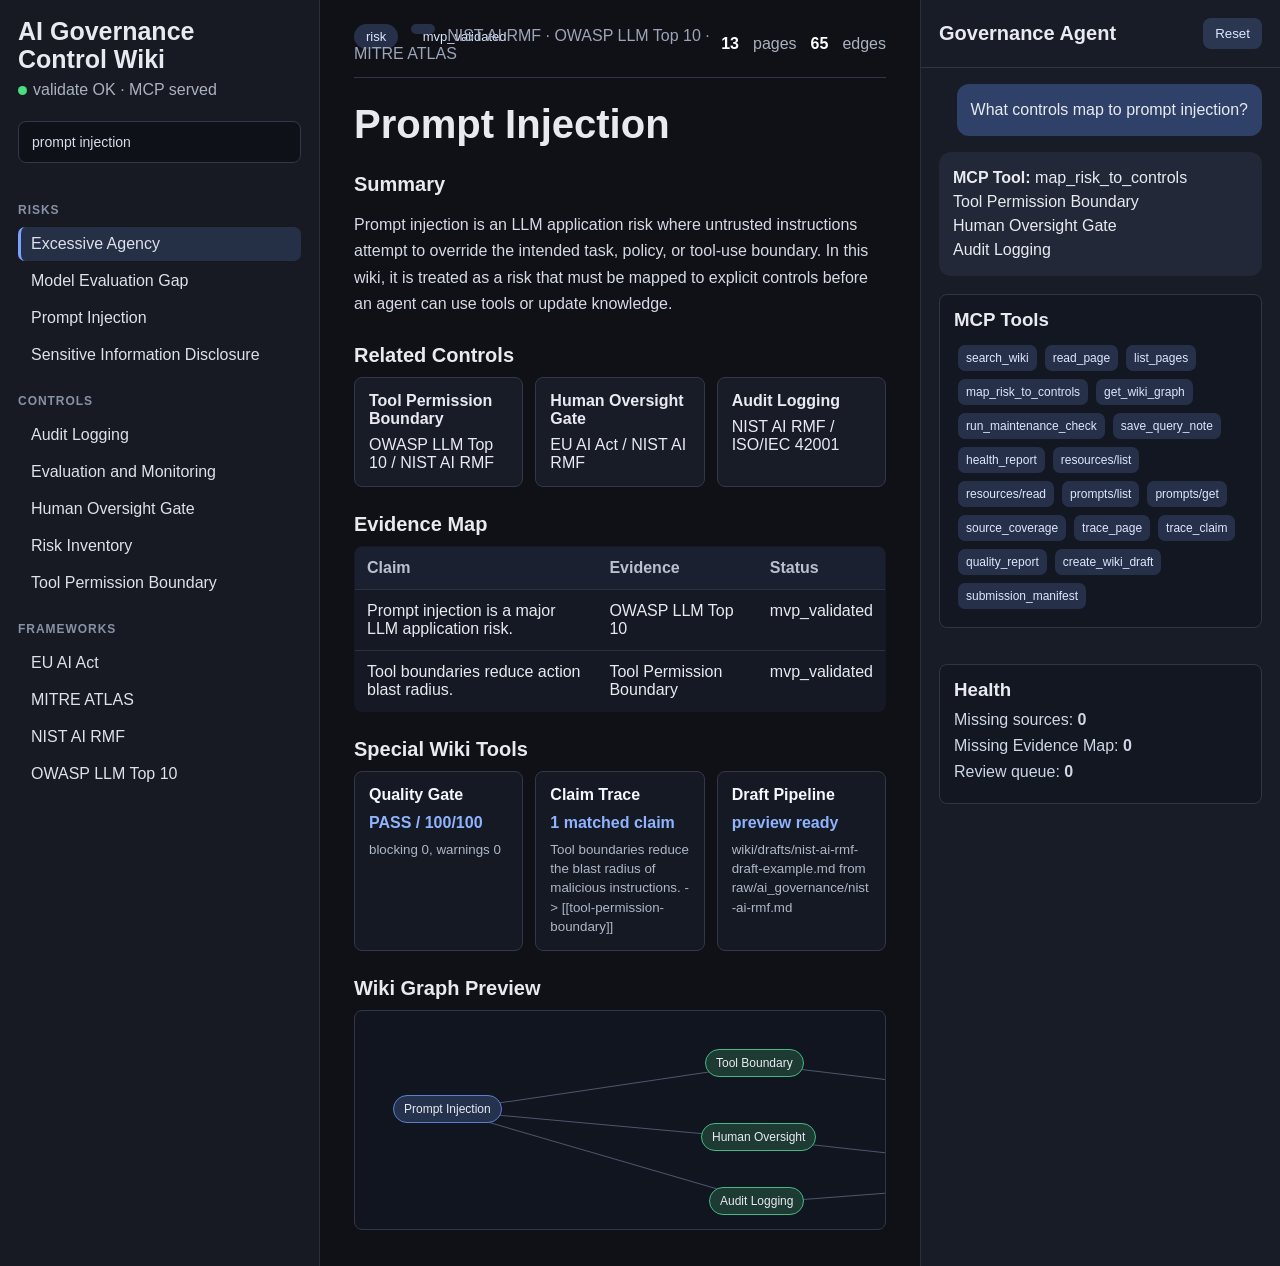
==== LOCAL_KNOWLEDGE_MCP_WIKI_GITHUB_READY/app/index.html @ 69e76c72 "Initial MCP wiki product" ====
<!doctype html>
<html lang="ko">
<head>
  <meta charset="utf-8">
  <meta name="viewport" content="width=device-width, initial-scale=1">
  <title>AI Governance Control Wiki</title>
  <link rel="stylesheet" href="styles.css">
</head>
<body>
  <div class="shell">
    <aside class="sidebar">
      <div class="brand">
        <h1>AI Governance<br>Control Wiki</h1>
        <p><span class="ok"></span>validate OK · MCP served</p>
      </div>
      <input class="search" value="prompt injection" aria-label="search">
      <div class="nav-section">
        <h2>Risks</h2>
        <div id="riskList"></div>
      </div>
      <div class="nav-section">
        <h2>Controls</h2>
        <div id="controlList"></div>
      </div>
      <div class="nav-section">
        <h2>Frameworks</h2>
        <div id="frameworkList"></div>
      </div>
    </aside>
    <main class="content">
      <header class="topbar">
        <div>
          <span class="pill">risk</span>
          <span class="pill ok">mvp_validated</span>
          <span class="muted">NIST AI RMF · OWASP LLM Top 10 · MITRE ATLAS</span>
        </div>
        <div class="stats">
          <strong id="pageCount">0</strong> pages
          <strong id="edgeCount">0</strong> edges
        </div>
      </header>
      <article class="page">
        <h2 id="pageTitle">Prompt Injection</h2>
        <section>
          <h3>Summary</h3>
          <p id="summaryText"></p>
        </section>
        <section>
          <h3>Related Controls</h3>
          <div id="controlCards" class="cards"></div>
        </section>
        <section>
          <h3>Evidence Map</h3>
          <table>
            <thead><tr><th>Claim</th><th>Evidence</th><th>Status</th></tr></thead>
            <tbody>
              <tr><td>Prompt injection is a major LLM application risk.</td><td>OWASP LLM Top 10</td><td>mvp_validated</td></tr>
              <tr><td>Tool boundaries reduce action blast radius.</td><td>Tool Permission Boundary</td><td>mvp_validated</td></tr>
            </tbody>
          </table>
        </section>
        <section>
          <h3>Special Wiki Tools</h3>
          <div class="feature-grid">
            <div class="feature">
              <strong>Quality Gate</strong>
              <span id="qualityStatus">-</span>
              <small id="qualityDetail"></small>
            </div>
            <div class="feature">
              <strong>Claim Trace</strong>
              <span id="claimTrace">-</span>
              <small id="claimTraceDetail"></small>
            </div>
            <div class="feature">
              <strong>Draft Pipeline</strong>
              <span id="draftPipeline">-</span>
              <small id="draftPipelineDetail"></small>
            </div>
          </div>
        </section>
        <section>
          <h3>Wiki Graph Preview</h3>
          <div id="graph" class="graph"></div>
        </section>
      </article>
    </main>
    <aside class="agent">
      <header>
        <h2>Governance Agent</h2>
        <button>Reset</button>
      </header>
      <div class="message user">What controls map to prompt injection?</div>
      <div class="message bot">
        <strong>MCP Tool:</strong> map_risk_to_controls<br>
        <span id="mappingText"></span>
      </div>
      <div class="toolbox">
        <h3>MCP Tools</h3>
        <div id="toolList"></div>
      </div>
      <div class="health">
        <h3>Health</h3>
        <p>Missing sources: <strong>0</strong></p>
        <p>Missing Evidence Map: <strong>0</strong></p>
        <p>Review queue: <strong id="reviewCount">0</strong></p>
      </div>
    </aside>
  </div>
  <script src="wiki-data.js"></script>
  <script src="app.js"></script>
</body>
</html>
---- LOCAL_KNOWLEDGE_MCP_WIKI_GITHUB_READY/app/styles.css ----
* { box-sizing: border-box; }
body { margin: 0; background: #0f1117; color: #e8eaf0; font-family: "Segoe UI", Arial, sans-serif; }
.shell { min-height: 100vh; display: grid; grid-template-columns: 320px 1fr 360px; }
.sidebar { background: #171a22; border-right: 1px solid #2a2f3b; padding: 18px; overflow: auto; }
.brand h1 { font-size: 25px; line-height: 1.1; margin: 0 0 8px; }
.brand p { color: #aab2c0; margin: 0 0 22px; }
.ok { display: inline-block; width: 9px; height: 9px; border-radius: 50%; background: #4ade80; margin-right: 6px; }
.search { width: 100%; background: #0e1118; border: 1px solid #323849; color: #d7dcea; padding: 12px 13px; border-radius: 8px; margin-bottom: 18px; font-size: 14px; }
.nav-section h2 { color: #8892a6; text-transform: uppercase; font-size: 12px; letter-spacing: .08em; margin: 22px 0 10px; }
.nav-item { padding: 8px 10px; border-radius: 7px; margin: 3px 0; color: #dce1ea; border-left: 3px solid transparent; }
.nav-item.active { background: #253047; border-left-color: #7aa2ff; }
.content { padding: 24px 34px 36px; overflow: auto; }
.topbar { display: flex; justify-content: space-between; align-items: center; border-bottom: 1px solid #303647; padding-bottom: 14px; margin-bottom: 24px; }
.pill { background: #263149; color: #dce6ff; padding: 5px 12px; border-radius: 999px; font-size: 13px; margin-right: 8px; }
.pill.warning { background: #4a3722; color: #ffd69c; }
.muted { color: #9ba5b8; }
.stats { color: #aab2c0; display: flex; gap: 14px; }
.stats strong { color: #ffffff; }
.page { max-width: 980px; }
.page h2 { font-size: 40px; margin: 0 0 18px; }
.page h3 { font-size: 20px; margin: 26px 0 10px; }
.page p { color: #d5dae5; line-height: 1.65; }
.cards { display: grid; grid-template-columns: repeat(3, minmax(0, 1fr)); gap: 12px; }
.card { background: #171c27; border: 1px solid #31384a; border-radius: 8px; padding: 14px; min-height: 86px; }
.card strong { display: block; margin-bottom: 8px; }
.feature-grid { display: grid; grid-template-columns: repeat(3, minmax(0, 1fr)); gap: 12px; }
.feature { background: #151923; border: 1px solid #31384a; border-radius: 8px; padding: 14px; min-height: 112px; }
.feature strong { display: block; color: #f4f7fb; margin-bottom: 10px; }
.feature span { display: block; color: #8fb3ff; font-weight: 700; margin-bottom: 8px; }
.feature small { display: block; color: #aeb7c8; line-height: 1.45; word-break: break-word; }
table { width: 100%; border-collapse: collapse; background: #151923; border: 1px solid #303647; border-radius: 8px; overflow: hidden; }
th, td { text-align: left; padding: 12px; border-bottom: 1px solid #2b3140; vertical-align: top; }
th { color: #b8c0d2; background: #1b2030; }
.graph { height: 220px; background: #11151f; border: 1px solid #303647; border-radius: 8px; position: relative; overflow: hidden; }
.node { position: absolute; border-radius: 999px; padding: 6px 10px; background: #24324d; border: 1px solid #5b7ed1; font-size: 12px; white-space: nowrap; }
.node.control { background: #1d3a33; border-color: #42b883; }
.node.framework { background: #3b2e20; border-color: #d49b42; }
.edge { position: absolute; height: 1px; background: #4c566d; transform-origin: left center; }
.agent { background: #181c26; border-left: 1px solid #2a2f3b; display: flex; flex-direction: column; }
.agent header { display: flex; justify-content: space-between; align-items: center; padding: 18px; border-bottom: 1px solid #303647; }
.agent h2 { margin: 0; font-size: 20px; }
.agent button { background: #2b3650; color: #dce6ff; border: 0; border-radius: 8px; padding: 8px 12px; }
.message { margin: 16px 18px 0; padding: 14px; border-radius: 12px; line-height: 1.5; }
.message.user { background: #2f4168; align-self: flex-end; }
.message.bot { background: #222837; }
.toolbox, .health { margin: 18px; background: #121722; border: 1px solid #2f3647; border-radius: 8px; padding: 14px; }
.toolbox h3, .health h3 { margin: 0 0 10px; }
.tool { display: inline-block; background: #263149; color: #dce6ff; padding: 6px 8px; border-radius: 7px; margin: 4px; font-size: 12px; }
.health p { margin: 8px 0; color: #cfd6e5; }
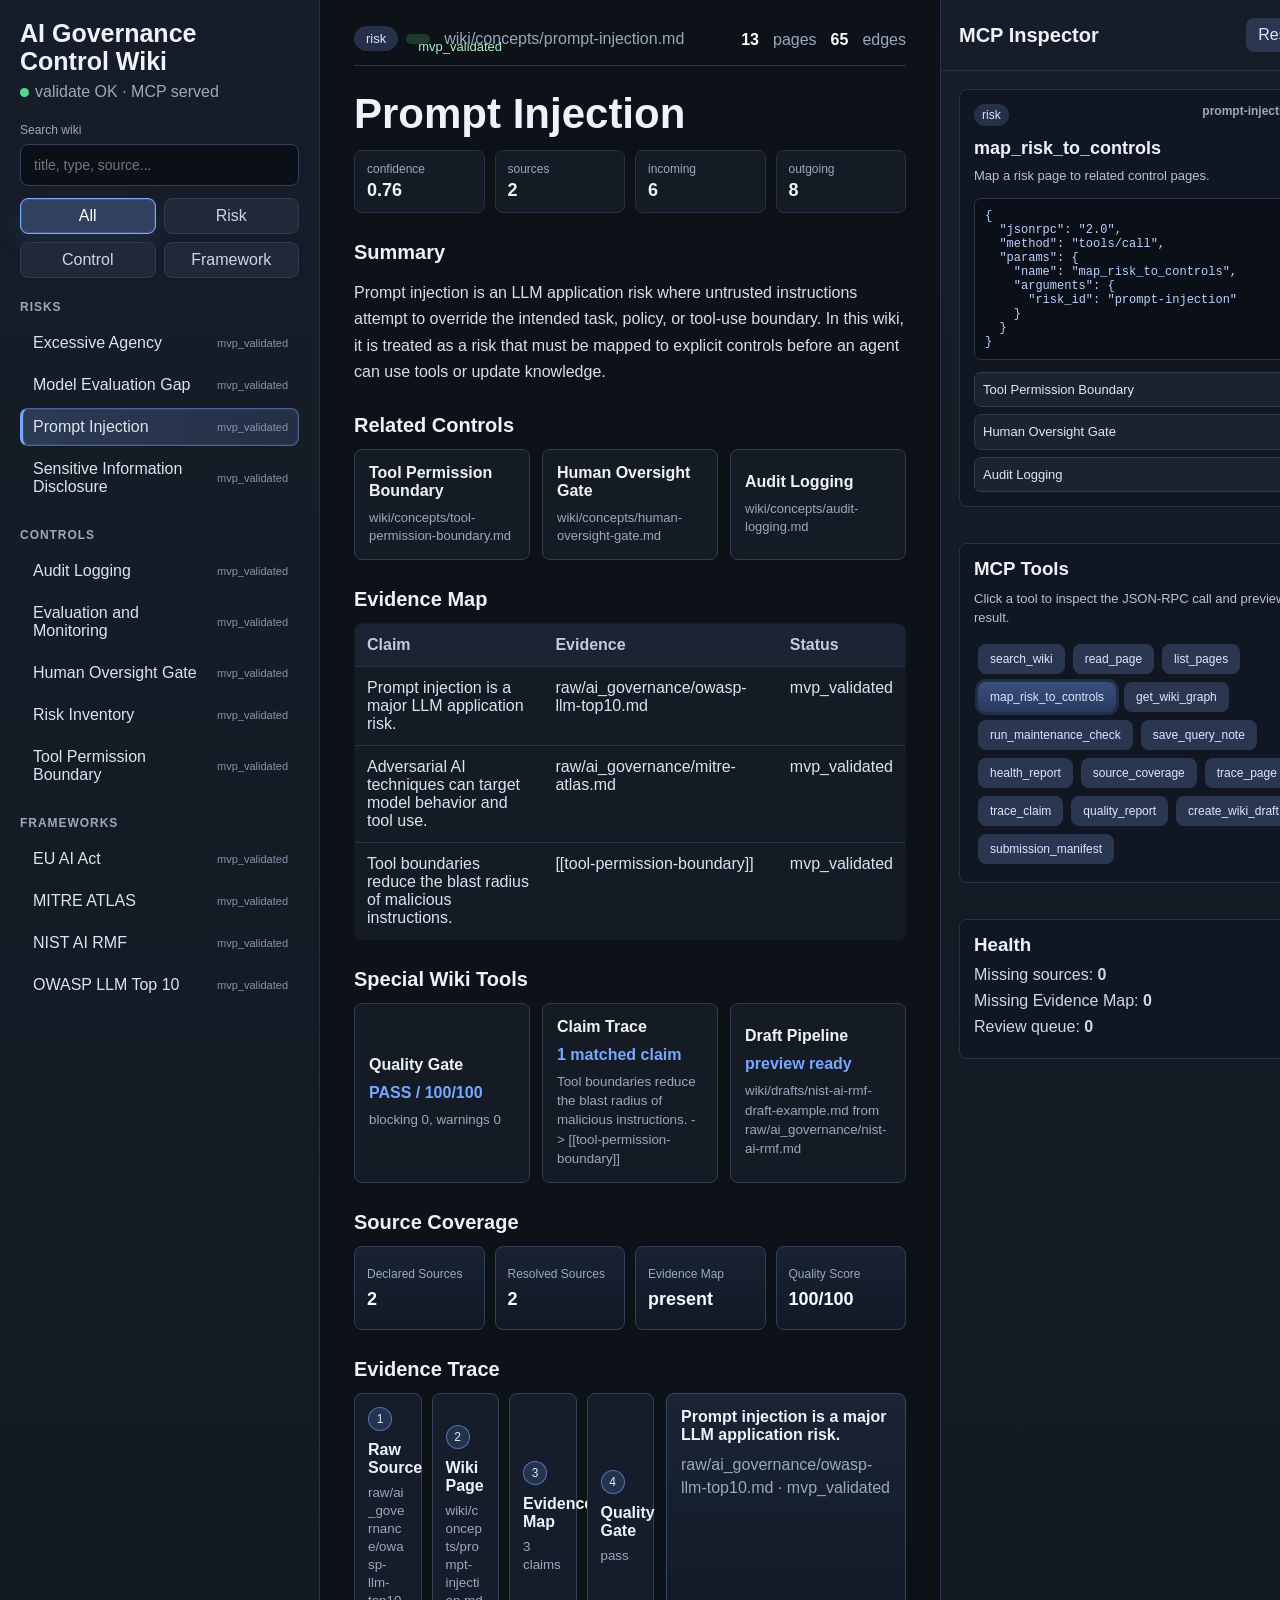
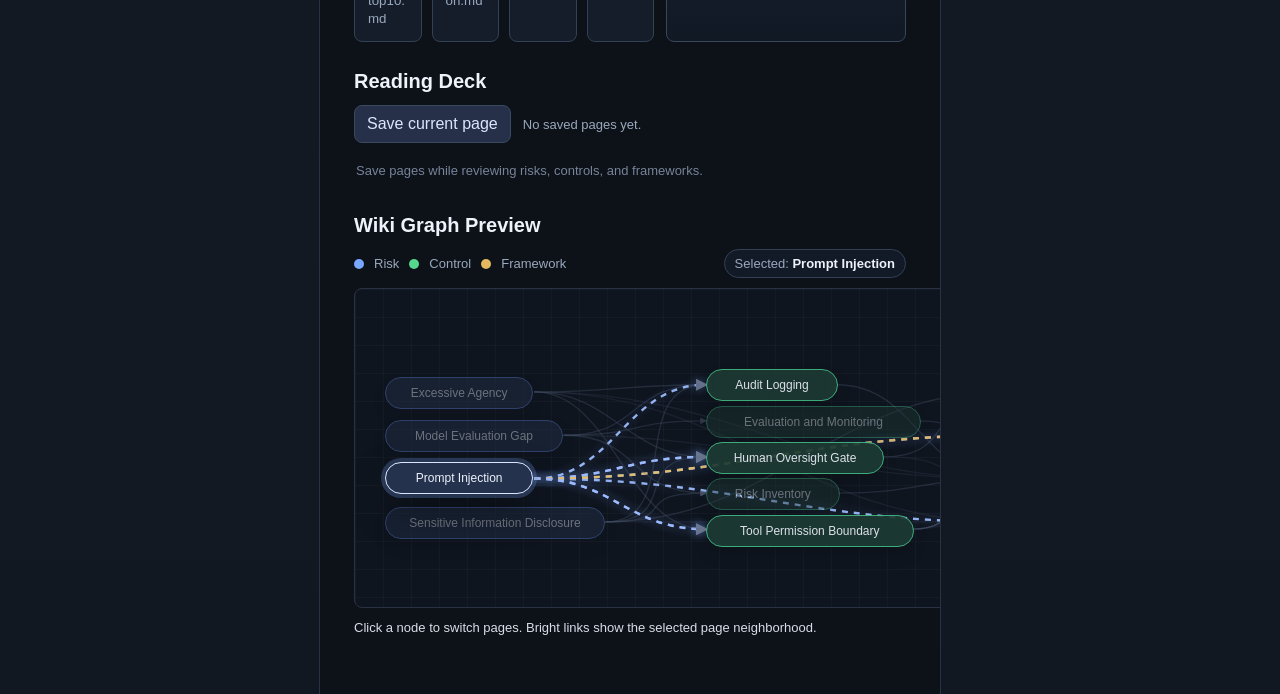
==== commit bc641f6e: "docs: update wiki integrity and packaged viewer" ====
--- a/LOCAL_KNOWLEDGE_MCP_WIKI_GITHUB_READY/app/index.html
+++ b/LOCAL_KNOWLEDGE_MCP_WIKI_GITHUB_READY/app/index.html
@@ -13,7 +13,14 @@
         <h1>AI Governance<br>Control Wiki</h1>
         <p><span class="ok"></span>validate OK · MCP served</p>
       </div>
-      <input class="search" value="prompt injection" aria-label="search">
+      <label class="search-label" for="searchInput">Search wiki</label>
+      <input id="searchInput" class="search" value="" placeholder="title, type, source..." aria-label="search">
+      <div class="filters" role="group" aria-label="page filters">
+        <button class="filter active" data-filter="all" type="button">All</button>
+        <button class="filter" data-filter="risk" type="button">Risk</button>
+        <button class="filter" data-filter="control" type="button">Control</button>
+        <button class="filter" data-filter="framework" type="button">Framework</button>
+      </div>
       <div class="nav-section">
         <h2>Risks</h2>
         <div id="riskList"></div>
@@ -29,10 +36,10 @@
     </aside>
     <main class="content">
       <header class="topbar">
-        <div>
-          <span class="pill">risk</span>
-          <span class="pill ok">mvp_validated</span>
-          <span class="muted">NIST AI RMF · OWASP LLM Top 10 · MITRE ATLAS</span>
+        <div class="page-meta">
+          <span class="pill" id="pageTypePill">risk</span>
+          <span class="pill ok" id="reviewPill">mvp_validated</span>
+          <span class="muted" id="pathText">wiki/concepts/prompt-injection.md</span>
         </div>
         <div class="stats">
           <strong id="pageCount">0</strong> pages
@@ -41,6 +48,7 @@
       </header>
       <article class="page">
         <h2 id="pageTitle">Prompt Injection</h2>
+        <div class="meta-strip" id="metaStrip"></div>
         <section>
           <h3>Summary</h3>
           <p id="summaryText"></p>
@@ -62,41 +70,75 @@
         <section>
           <h3>Special Wiki Tools</h3>
           <div class="feature-grid">
-            <div class="feature">
+            <button class="feature" data-tool="quality_report" type="button">
               <strong>Quality Gate</strong>
               <span id="qualityStatus">-</span>
               <small id="qualityDetail"></small>
-            </div>
-            <div class="feature">
+            </button>
+            <button class="feature" data-tool="trace_claim" type="button">
               <strong>Claim Trace</strong>
               <span id="claimTrace">-</span>
               <small id="claimTraceDetail"></small>
-            </div>
-            <div class="feature">
+            </button>
+            <button class="feature" data-tool="create_wiki_draft" type="button">
               <strong>Draft Pipeline</strong>
               <span id="draftPipeline">-</span>
               <small id="draftPipelineDetail"></small>
-            </div>
+            </button>
           </div>
         </section>
         <section>
+          <h3>Source Coverage</h3>
+          <div class="coverage-grid" id="coverageGrid"></div>
+        </section>
+        <section>
+          <h3>Evidence Trace</h3>
+          <div class="trace-panel">
+            <div id="traceSteps" class="trace-steps"></div>
+            <div id="traceDetail" class="trace-detail"></div>
+          </div>
+        </section>
+        <section>
+          <h3>Reading Deck</h3>
+          <div class="deck-toolbar">
+            <button id="favoritePage" class="deck-action" type="button">Save current page</button>
+            <span id="deckStatus" role="status">No saved pages yet.</span>
+          </div>
+          <div id="readingDeck" class="reading-deck"></div>
+        </section>
+        <section>
           <h3>Wiki Graph Preview</h3>
-          <div id="graph" class="graph"></div>
+          <div class="graph-toolbar">
+            <div class="graph-legend">
+              <span class="legend risk"></span>Risk
+              <span class="legend control"></span>Control
+              <span class="legend framework"></span>Framework
+            </div>
+            <div class="graph-selection">Selected: <strong id="graphSelectedLabel">Prompt Injection</strong></div>
+          </div>
+          <div id="graph" class="graph" aria-label="Interactive wiki graph"></div>
+          <p class="graph-hint">Click a node to switch pages. Bright links show the selected page neighborhood.</p>
         </section>
       </article>
     </main>
     <aside class="agent">
       <header>
-        <h2>Governance Agent</h2>
-        <button>Reset</button>
+        <h2>MCP Inspector</h2>
+        <button id="resetView" type="button">Reset</button>
       </header>
-      <div class="message user">What controls map to prompt injection?</div>
-      <div class="message bot">
-        <strong>MCP Tool:</strong> map_risk_to_controls<br>
-        <span id="mappingText"></span>
+      <div class="inspector-panel">
+        <div class="inspector-meta">
+          <span id="selectedPageType">risk</span>
+          <strong id="selectedPageSlug">prompt-injection</strong>
+        </div>
+        <h3 id="selectedToolName">map_risk_to_controls</h3>
+        <p id="selectedToolDescription"></p>
+        <pre id="toolRequest"></pre>
+        <div id="toolResult" class="result-list"></div>
       </div>
       <div class="toolbox">
         <h3>MCP Tools</h3>
+        <p class="panel-note">Click a tool to inspect the JSON-RPC call and preview result.</p>
         <div id="toolList"></div>
       </div>
       <div class="health">
--- a/LOCAL_KNOWLEDGE_MCP_WIKI_GITHUB_READY/app/styles.css
+++ b/LOCAL_KNOWLEDGE_MCP_WIKI_GITHUB_READY/app/styles.css
@@ -1,49 +1,482 @@
 * { box-sizing: border-box; }
-body { margin: 0; background: #0f1117; color: #e8eaf0; font-family: "Segoe UI", Arial, sans-serif; }
-.shell { min-height: 100vh; display: grid; grid-template-columns: 320px 1fr 360px; }
-.sidebar { background: #171a22; border-right: 1px solid #2a2f3b; padding: 18px; overflow: auto; }
-.brand h1 { font-size: 25px; line-height: 1.1; margin: 0 0 8px; }
-.brand p { color: #aab2c0; margin: 0 0 22px; }
-.ok { display: inline-block; width: 9px; height: 9px; border-radius: 50%; background: #4ade80; margin-right: 6px; }
-.search { width: 100%; background: #0e1118; border: 1px solid #323849; color: #d7dcea; padding: 12px 13px; border-radius: 8px; margin-bottom: 18px; font-size: 14px; }
-.nav-section h2 { color: #8892a6; text-transform: uppercase; font-size: 12px; letter-spacing: .08em; margin: 22px 0 10px; }
-.nav-item { padding: 8px 10px; border-radius: 7px; margin: 3px 0; color: #dce1ea; border-left: 3px solid transparent; }
-.nav-item.active { background: #253047; border-left-color: #7aa2ff; }
-.content { padding: 24px 34px 36px; overflow: auto; }
-.topbar { display: flex; justify-content: space-between; align-items: center; border-bottom: 1px solid #303647; padding-bottom: 14px; margin-bottom: 24px; }
-.pill { background: #263149; color: #dce6ff; padding: 5px 12px; border-radius: 999px; font-size: 13px; margin-right: 8px; }
-.pill.warning { background: #4a3722; color: #ffd69c; }
-.muted { color: #9ba5b8; }
-.stats { color: #aab2c0; display: flex; gap: 14px; }
+:root {
+  --bg: #0d1118;
+  --panel: #151b25;
+  --panel-2: #101722;
+  --line: #293244;
+  --text: #edf2fb;
+  --muted: #9aa8bd;
+  --blue: #79a7ff;
+  --green: #57d68d;
+  --amber: #e4b95f;
+  --red: #ff7b7b;
+  --focus: #b8cdfd;
+  --surface-glow: 0 16px 42px rgba(0, 0, 0, .28);
+  --ease: cubic-bezier(.2, .8, .2, 1);
+}
+body {
+  margin: 0;
+  background: var(--bg);
+  color: var(--text);
+  font-family: "Segoe UI", Arial, sans-serif;
+}
+button, input { font: inherit; }
+button {
+  transition: transform .16s var(--ease), border-color .16s var(--ease), background-color .16s var(--ease), box-shadow .16s var(--ease), opacity .16s var(--ease);
+}
+button:focus-visible, input:focus-visible {
+  outline: 3px solid rgba(184, 205, 253, .9);
+  outline-offset: 3px;
+}
+button:active { transform: translateY(1px) scale(.99); }
+.shell {
+  min-height: 100vh;
+  display: grid;
+  grid-template-columns: 320px minmax(620px, 1fr) 390px;
+}
+.sidebar, .agent {
+  background: linear-gradient(180deg, #171d28 0%, #121821 100%);
+  overflow: auto;
+}
+.sidebar { border-right: 1px solid var(--line); padding: 20px; }
+.brand h1 { font-size: 25px; line-height: 1.1; margin: 0 0 8px; letter-spacing: 0; }
+.brand p { color: var(--muted); margin: 0 0 22px; }
+.ok { display: inline-block; width: 9px; height: 9px; border-radius: 50%; background: var(--green); margin-right: 6px; }
+.search-label { display: block; color: var(--muted); font-size: 12px; margin-bottom: 7px; }
+.search {
+  width: 100%;
+  background: #0b1018;
+  border: 1px solid #334056;
+  color: var(--text);
+  padding: 12px 13px;
+  border-radius: 8px;
+  margin-bottom: 12px;
+  font-size: 14px;
+}
+.search:focus { outline: 2px solid rgba(121, 167, 255, .35); border-color: var(--blue); }
+.filters { display: grid; grid-template-columns: repeat(2, minmax(0, 1fr)); gap: 8px; margin-bottom: 16px; }
+.filter {
+  background: #20293a;
+  border: 1px solid #303b50;
+  color: #cbd6e8;
+  border-radius: 8px;
+  padding: 8px;
+  cursor: pointer;
+}
+.filter.active { background: #31405e; border-color: var(--blue); color: #fff; }
+.filter.active {
+  box-shadow: inset 0 0 0 1px rgba(121, 167, 255, .25), 0 8px 22px rgba(61, 99, 178, .2);
+}
+.nav-section h2 { color: var(--muted); text-transform: uppercase; font-size: 12px; letter-spacing: .08em; margin: 22px 0 10px; }
+.nav-item {
+  display: grid;
+  grid-template-columns: 1fr auto;
+  gap: 10px;
+  align-items: center;
+  width: 100%;
+  padding: 9px 10px;
+  border-radius: 8px;
+  margin: 4px 0;
+  color: #dce3ee;
+  border: 1px solid transparent;
+  border-left: 3px solid transparent;
+  background: transparent;
+  text-align: left;
+  cursor: pointer;
+}
+.nav-item small { color: #8794aa; font-size: 11px; }
+.nav-item.active {
+  background: linear-gradient(90deg, rgba(121, 167, 255, .22), rgba(37, 50, 74, .86));
+  border-color: #4a6390;
+  border-left-color: var(--blue);
+  box-shadow: inset 0 0 0 1px rgba(121, 167, 255, .13);
+}
+.empty-state { color: #77849a; font-size: 13px; padding: 8px 2px; }
+.content { padding: 26px 34px 42px; overflow: auto; }
+.topbar {
+  display: flex;
+  justify-content: space-between;
+  align-items: flex-start;
+  border-bottom: 1px solid var(--line);
+  padding-bottom: 14px;
+  margin-bottom: 24px;
+  gap: 16px;
+}
+.page-meta {
+  min-width: 0;
+  display: flex;
+  align-items: center;
+  flex-wrap: wrap;
+  gap: 8px;
+}
+.pill {
+  flex: 0 0 auto;
+  background: #263149;
+  color: #dce6ff;
+  padding: 5px 12px;
+  border-radius: 999px;
+  font-size: 13px;
+}
+.pill.ok { color: #aaf0c8; background: #1d3a2d; }
+#pathText {
+  min-width: 220px;
+  max-width: min(100%, 620px);
+  overflow: hidden;
+  text-overflow: ellipsis;
+  white-space: nowrap;
+}
+.muted { color: var(--muted); }
+.stats { flex: 0 0 auto; color: var(--muted); display: flex; gap: 14px; white-space: nowrap; padding-top: 5px; }
 .stats strong { color: #ffffff; }
-.page { max-width: 980px; }
-.page h2 { font-size: 40px; margin: 0 0 18px; }
-.page h3 { font-size: 20px; margin: 26px 0 10px; }
-.page p { color: #d5dae5; line-height: 1.65; }
+.page { max-width: 1080px; }
+.page h2 { font-size: 42px; margin: 0 0 12px; letter-spacing: 0; }
+.page h3 { font-size: 20px; margin: 28px 0 12px; }
+.page p { color: #d8dee9; line-height: 1.65; }
+.meta-strip { display: grid; grid-template-columns: repeat(4, minmax(0, 1fr)); gap: 10px; margin: 0 0 24px; }
+.meta-strip div {
+  background: var(--panel);
+  border: 1px solid var(--line);
+  border-radius: 8px;
+  padding: 11px 12px;
+  transition: border-color .16s var(--ease), transform .16s var(--ease), background-color .16s var(--ease);
+}
+.meta-strip div:hover { border-color: #41516d; transform: translateY(-1px); }
+.meta-strip span { display: block; color: var(--muted); font-size: 12px; margin-bottom: 4px; }
+.meta-strip strong { font-size: 18px; }
 .cards { display: grid; grid-template-columns: repeat(3, minmax(0, 1fr)); gap: 12px; }
-.card { background: #171c27; border: 1px solid #31384a; border-radius: 8px; padding: 14px; min-height: 86px; }
+.card {
+  background: var(--panel);
+  border: 1px solid #333d51;
+  border-radius: 8px;
+  padding: 14px;
+  min-height: 92px;
+  color: var(--text);
+  text-align: left;
+  cursor: pointer;
+}
+.card.active {
+  border-color: var(--blue);
+  background: linear-gradient(180deg, #263756, #182235);
+  box-shadow: 0 0 0 3px rgba(121, 167, 255, .16), var(--surface-glow);
+}
 .card strong { display: block; margin-bottom: 8px; }
+.card span { color: var(--muted); font-size: 13px; line-height: 1.35; word-break: break-word; }
+.card:hover, .nav-item:hover, .node:hover, .tool:hover, .filter:hover, .feature:hover {
+  border-color: var(--blue);
+  filter: brightness(1.08);
+  transform: translateY(-1px);
+}
 .feature-grid { display: grid; grid-template-columns: repeat(3, minmax(0, 1fr)); gap: 12px; }
-.feature { background: #151923; border: 1px solid #31384a; border-radius: 8px; padding: 14px; min-height: 112px; }
-.feature strong { display: block; color: #f4f7fb; margin-bottom: 10px; }
-.feature span { display: block; color: #8fb3ff; font-weight: 700; margin-bottom: 8px; }
-.feature small { display: block; color: #aeb7c8; line-height: 1.45; word-break: break-word; }
-table { width: 100%; border-collapse: collapse; background: #151923; border: 1px solid #303647; border-radius: 8px; overflow: hidden; }
-th, td { text-align: left; padding: 12px; border-bottom: 1px solid #2b3140; vertical-align: top; }
-th { color: #b8c0d2; background: #1b2030; }
-.graph { height: 220px; background: #11151f; border: 1px solid #303647; border-radius: 8px; position: relative; overflow: hidden; }
-.node { position: absolute; border-radius: 999px; padding: 6px 10px; background: #24324d; border: 1px solid #5b7ed1; font-size: 12px; white-space: nowrap; }
+.feature {
+  background: var(--panel);
+  border: 1px solid #333d51;
+  border-radius: 8px;
+  padding: 14px;
+  min-height: 116px;
+  color: var(--text);
+  text-align: left;
+  cursor: pointer;
+}
+.feature.active {
+  border-color: var(--green);
+  background: linear-gradient(180deg, #213d36, #162820);
+  box-shadow: 0 0 0 3px rgba(87, 214, 141, .15), var(--surface-glow);
+}
+.feature strong { display: block; margin-bottom: 10px; }
+.feature span { display: block; color: var(--blue); font-weight: 700; margin-bottom: 8px; }
+.feature small { display: block; color: var(--muted); line-height: 1.45; word-break: break-word; }
+.coverage-grid {
+  display: grid;
+  grid-template-columns: repeat(4, minmax(0, 1fr));
+  gap: 10px;
+}
+.coverage-card {
+  background: linear-gradient(180deg, #182232, #121926);
+  border: 1px solid #334056;
+  border-radius: 8px;
+  color: var(--text);
+  padding: 12px;
+  text-align: left;
+  cursor: pointer;
+  min-height: 84px;
+}
+.coverage-card span {
+  display: block;
+  color: var(--muted);
+  font-size: 12px;
+  margin-bottom: 8px;
+}
+.coverage-card strong {
+  display: block;
+  color: #f6f9ff;
+  font-size: 18px;
+  word-break: break-word;
+}
+.trace-panel {
+  display: grid;
+  grid-template-columns: minmax(0, 1.45fr) minmax(240px, .8fr);
+  gap: 12px;
+}
+.trace-steps {
+  display: grid;
+  grid-template-columns: repeat(4, minmax(0, 1fr));
+  gap: 10px;
+}
+.trace-step {
+  position: relative;
+  background: #151d2b;
+  border: 1px solid #334056;
+  border-radius: 8px;
+  color: var(--text);
+  min-height: 104px;
+  padding: 13px;
+  text-align: left;
+  cursor: pointer;
+}
+.trace-step span {
+  display: inline-grid;
+  place-items: center;
+  width: 24px;
+  height: 24px;
+  border-radius: 50%;
+  background: rgba(121, 167, 255, .16);
+  border: 1px solid rgba(121, 167, 255, .55);
+  color: #dce6ff;
+  font-size: 12px;
+  margin-bottom: 10px;
+}
+.trace-step strong, .trace-step small { display: block; }
+.trace-step small {
+  color: var(--muted);
+  line-height: 1.35;
+  margin-top: 7px;
+  word-break: break-word;
+}
+.trace-detail {
+  background: linear-gradient(180deg, #1a2434, #111925);
+  border: 1px solid #3a465d;
+  border-radius: 8px;
+  padding: 14px;
+  min-height: 104px;
+}
+.trace-detail strong, .trace-detail span { display: block; }
+.trace-detail span {
+  color: var(--muted);
+  margin-top: 9px;
+  line-height: 1.45;
+}
+.deck-toolbar {
+  display: flex;
+  align-items: center;
+  gap: 12px;
+  margin-bottom: 12px;
+}
+.deck-action {
+  background: #263149;
+  border: 1px solid #3a4962;
+  border-radius: 8px;
+  color: #dce6ff;
+  padding: 9px 12px;
+  cursor: pointer;
+}
+.deck-action.active {
+  background: #214332;
+  border-color: var(--green);
+  color: #c8f7da;
+}
+.deck-toolbar span { color: var(--muted); font-size: 13px; }
+.reading-deck {
+  display: grid;
+  gap: 9px;
+}
+.deck-item {
+  display: grid;
+  grid-template-columns: minmax(0, 1fr) auto;
+  gap: 8px;
+  align-items: stretch;
+}
+.deck-item > button {
+  background: #151d2b;
+  border: 1px solid #334056;
+  border-radius: 8px;
+  color: var(--text);
+  padding: 10px 12px;
+  text-align: left;
+  cursor: pointer;
+}
+.deck-item.active > button:first-child {
+  border-color: var(--blue);
+  box-shadow: 0 0 0 3px rgba(121, 167, 255, .14);
+}
+.deck-item strong, .deck-item span { display: block; }
+.deck-item span {
+  color: var(--muted);
+  font-size: 12px;
+  margin-top: 4px;
+}
+.deck-remove {
+  color: #ffd6d6 !important;
+  background: #35202a !important;
+  border-color: #694050 !important;
+}
+.coverage-card:hover, .trace-step:hover, .deck-action:hover, .deck-item > button:hover {
+  border-color: var(--blue);
+  filter: brightness(1.08);
+  transform: translateY(-1px);
+}
+table { width: 100%; border-collapse: collapse; background: var(--panel); border: 1px solid var(--line); border-radius: 8px; overflow: hidden; }
+th, td { text-align: left; padding: 12px; border-bottom: 1px solid #293244; vertical-align: top; }
+th { color: #c1cbdb; background: #1b2433; }
+td { color: #dbe3ef; }
+.graph-toolbar { display: flex; justify-content: space-between; align-items: center; gap: 16px; margin-bottom: 10px; }
+.graph-legend { display: flex; align-items: center; gap: 10px; color: var(--muted); font-size: 13px; }
+.graph-selection {
+  color: var(--muted);
+  border: 1px solid #344056;
+  background: #121a27;
+  border-radius: 999px;
+  padding: 6px 10px;
+  font-size: 13px;
+}
+.graph-selection strong { color: var(--text); }
+.legend { width: 10px; height: 10px; border-radius: 50%; display: inline-block; }
+.legend.risk { background: var(--blue); }
+.legend.control { background: var(--green); }
+.legend.framework { background: var(--amber); }
+.graph {
+  height: 320px;
+  min-width: 900px;
+  width: 100%;
+  background:
+    linear-gradient(rgba(255,255,255,.025) 1px, transparent 1px),
+    linear-gradient(90deg, rgba(255,255,255,.025) 1px, transparent 1px),
+    #0f151f;
+  background-size: 28px 28px;
+  border: 1px solid var(--line);
+  border-radius: 8px;
+  position: relative;
+  overflow: hidden;
+}
+.graph-svg {
+  position: absolute;
+  inset: 0;
+  width: 100%;
+  height: 100%;
+  pointer-events: none;
+}
+.graph-svg marker path { fill: #6b7892; }
+.edge {
+  fill: none;
+  stroke: #48566e;
+  stroke-width: 1.35;
+  opacity: .2;
+  transition: opacity .18s var(--ease), stroke .18s var(--ease), stroke-width .18s var(--ease);
+}
+.edge.related { opacity: .5; stroke: #667896; }
+.edge.active {
+  opacity: .95;
+  stroke: #9dbbff;
+  stroke-width: 2.4;
+  filter: drop-shadow(0 0 5px rgba(121, 167, 255, .45));
+  stroke-dasharray: 6 6;
+  animation: dashMove 1.8s linear infinite;
+}
+.edge.related_controls.active, .edge.mitigates.active { stroke: #6cf2a5; }
+.edge.frameworks.active { stroke: #e8bf67; }
+.node {
+  position: absolute;
+  border-radius: 999px;
+  padding: 6px 10px;
+  background: #24324d;
+  border: 1px solid #5b7ed1;
+  color: var(--text);
+  font-size: 12px;
+  white-space: nowrap;
+  cursor: pointer;
+  overflow: hidden;
+  text-overflow: ellipsis;
+  box-shadow: 0 8px 18px rgba(0, 0, 0, .18);
+  z-index: 2;
+  min-height: 32px;
+  line-height: 18px;
+}
+.node.dim { opacity: .42; }
+.node.related { opacity: .92; }
+.node.active {
+  opacity: 1;
+  border-color: #dce7ff;
+  box-shadow: 0 0 0 4px rgba(121, 167, 255, .24), 0 16px 36px rgba(0, 0, 0, .34);
+  transform: translateY(-2px);
+  z-index: 4;
+}
 .node.control { background: #1d3a33; border-color: #42b883; }
 .node.framework { background: #3b2e20; border-color: #d49b42; }
-.edge { position: absolute; height: 1px; background: #4c566d; transform-origin: left center; }
-.agent { background: #181c26; border-left: 1px solid #2a2f3b; display: flex; flex-direction: column; }
-.agent header { display: flex; justify-content: space-between; align-items: center; padding: 18px; border-bottom: 1px solid #303647; }
+.graph-hint { color: var(--muted); font-size: 13px; margin-top: 9px; }
+@keyframes dashMove {
+  from { stroke-dashoffset: 18; }
+  to { stroke-dashoffset: 0; }
+}
+.agent { border-left: 1px solid var(--line); display: flex; flex-direction: column; }
+.agent header { display: flex; justify-content: space-between; align-items: center; padding: 18px; border-bottom: 1px solid var(--line); }
 .agent h2 { margin: 0; font-size: 20px; }
 .agent button { background: #2b3650; color: #dce6ff; border: 0; border-radius: 8px; padding: 8px 12px; }
-.message { margin: 16px 18px 0; padding: 14px; border-radius: 12px; line-height: 1.5; }
-.message.user { background: #2f4168; align-self: flex-end; }
-.message.bot { background: #222837; }
-.toolbox, .health { margin: 18px; background: #121722; border: 1px solid #2f3647; border-radius: 8px; padding: 14px; }
+.inspector-panel, .toolbox, .health { margin: 18px; background: var(--panel-2); border: 1px solid var(--line); border-radius: 8px; padding: 14px; }
+.inspector-meta { display: flex; justify-content: space-between; gap: 10px; color: var(--muted); font-size: 12px; margin-bottom: 12px; }
+.inspector-meta span { background: #263149; color: #dce6ff; padding: 4px 8px; border-radius: 999px; }
+.inspector-panel h3 { margin: 0 0 8px; font-size: 18px; }
+.inspector-panel p, .panel-note { margin: 0 0 12px; color: #b7c1d3; line-height: 1.45; font-size: 13px; }
+.inspector-panel pre {
+  margin: 0 0 12px;
+  max-height: 210px;
+  overflow: auto;
+  white-space: pre-wrap;
+  background: #0b1018;
+  border: 1px solid #2d3445;
+  border-radius: 7px;
+  padding: 10px;
+  color: #b9d2ff;
+  font-size: 12px;
+}
+.result-list { display: grid; gap: 7px; }
+.result-list div { background: #1b2230; border: 1px solid #30384b; border-radius: 7px; padding: 8px; color: #e1e7f2; font-size: 13px; line-height: 1.35; }
 .toolbox h3, .health h3 { margin: 0 0 10px; }
-.tool { display: inline-block; background: #263149; color: #dce6ff; padding: 6px 8px; border-radius: 7px; margin: 4px; font-size: 12px; }
+.tool {
+  display: inline-block;
+  background: #263149;
+  color: #dce6ff;
+  padding: 6px 8px;
+  border-radius: 7px;
+  margin: 4px;
+  font-size: 12px;
+  border: 1px solid transparent;
+  cursor: pointer;
+}
+.tool.active {
+  border-color: var(--blue);
+  background: linear-gradient(180deg, #38507d, #283a60);
+  box-shadow: 0 0 0 3px rgba(121, 167, 255, .16);
+}
 .health p { margin: 8px 0; color: #cfd6e5; }
+@media (max-width: 1180px) {
+  .shell { grid-template-columns: 280px 1fr; }
+  .agent { grid-column: 1 / -1; border-left: 0; border-top: 1px solid var(--line); }
+}
+@media (max-width: 780px) {
+  .shell { display: block; }
+  .content { padding: 20px; }
+  .cards, .feature-grid, .meta-strip, .coverage-grid, .trace-steps, .trace-panel { grid-template-columns: 1fr; }
+  .topbar { align-items: flex-start; flex-direction: column; }
+  .page-meta { width: 100%; }
+  #pathText { min-width: 0; width: 100%; }
+  .page h2 { font-size: 32px; }
+  .graph { min-width: 900px; }
+  .graph-toolbar { align-items: flex-start; flex-direction: column; }
+}
+@media (prefers-reduced-motion: reduce) {
+  *, *::before, *::after {
+    animation-duration: .001ms !important;
+    animation-iteration-count: 1 !important;
+    scroll-behavior: auto !important;
+    transition-duration: .001ms !important;
+  }
+}
